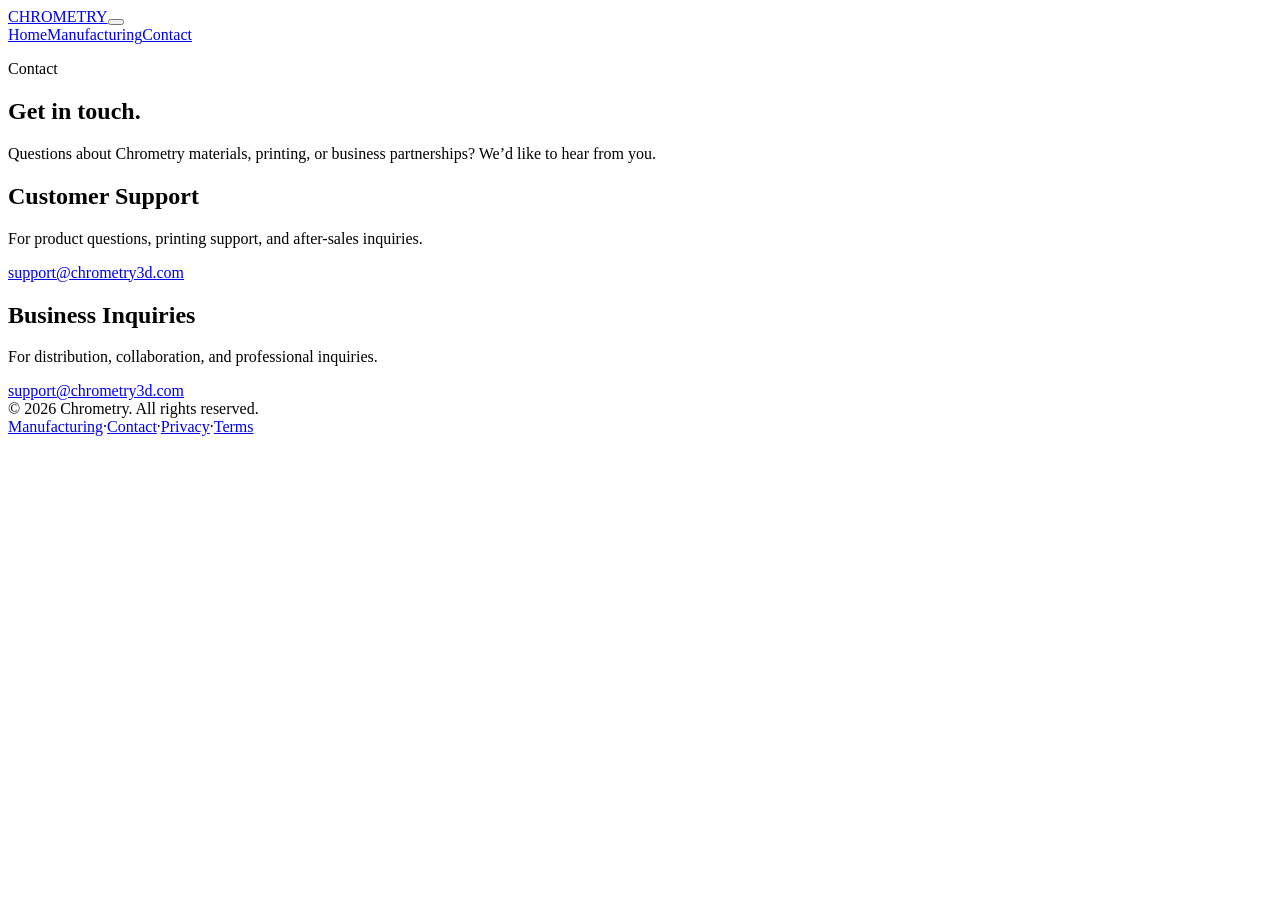
==== contact.html @ 3a9e91d4 "Add Chrometry website pages" ====
<!doctype html>
<html lang="en">
<head>
  <meta charset="utf-8">
  <meta name="viewport" content="width=device-width, initial-scale=1">
  <title>Contact | Chrometry</title>
  <meta name="description" content="Contact Chrometry for product questions, technical support, and business inquiries.">
  <link rel="canonical" href="https://chrometry3d.com/contact.html">
  <link rel="stylesheet" href="assets/style.css">
  <script src="assets/site.js" defer></script>
</head>
<body>
  <header class="site-header scrolled"><nav class="nav container"><a class="wordmark" href="index.html">CHROMETRY</a><button class="menu-toggle" aria-label="Menu" aria-expanded="false"><span></span><span></span></button><div class="nav-links"><a href="index.html">Home</a><a href="manufacturing.html">Manufacturing</a><a class="nav-cta" href="contact.html" aria-current="page">Contact</a></div></nav></header>

  <main class="contact-wrap">
    <section class="contact-card reveal">
      <p class="eyebrow">Contact</p>
      <h1>Get in touch.</h1>
      <p class="lead">Questions about Chrometry materials, printing, or business partnerships? We’d like to hear from you.</p>
      <div class="support-grid">
        <article><h2>Customer Support</h2><p>For product questions, printing support, and after-sales inquiries.</p><a class="email-link" href="mailto:support@chrometry3d.com">support@chrometry3d.com</a></article>
        <article><h2>Business Inquiries</h2><p>For distribution, collaboration, and professional inquiries.</p><a class="email-link" href="mailto:support@chrometry3d.com">support@chrometry3d.com</a></article>
      </div>
    </section>
  </main>

  <footer class="site-footer"><div class="container footer-row"><span>© 2026 Chrometry. All rights reserved.</span><div class="footer-links"><a href="manufacturing.html">Manufacturing</a><span>·</span><a href="contact.html">Contact</a><span>·</span><a href="privacy.html">Privacy</a><span>·</span><a href="terms.html">Terms</a></div></div></footer>
</body>
</html>
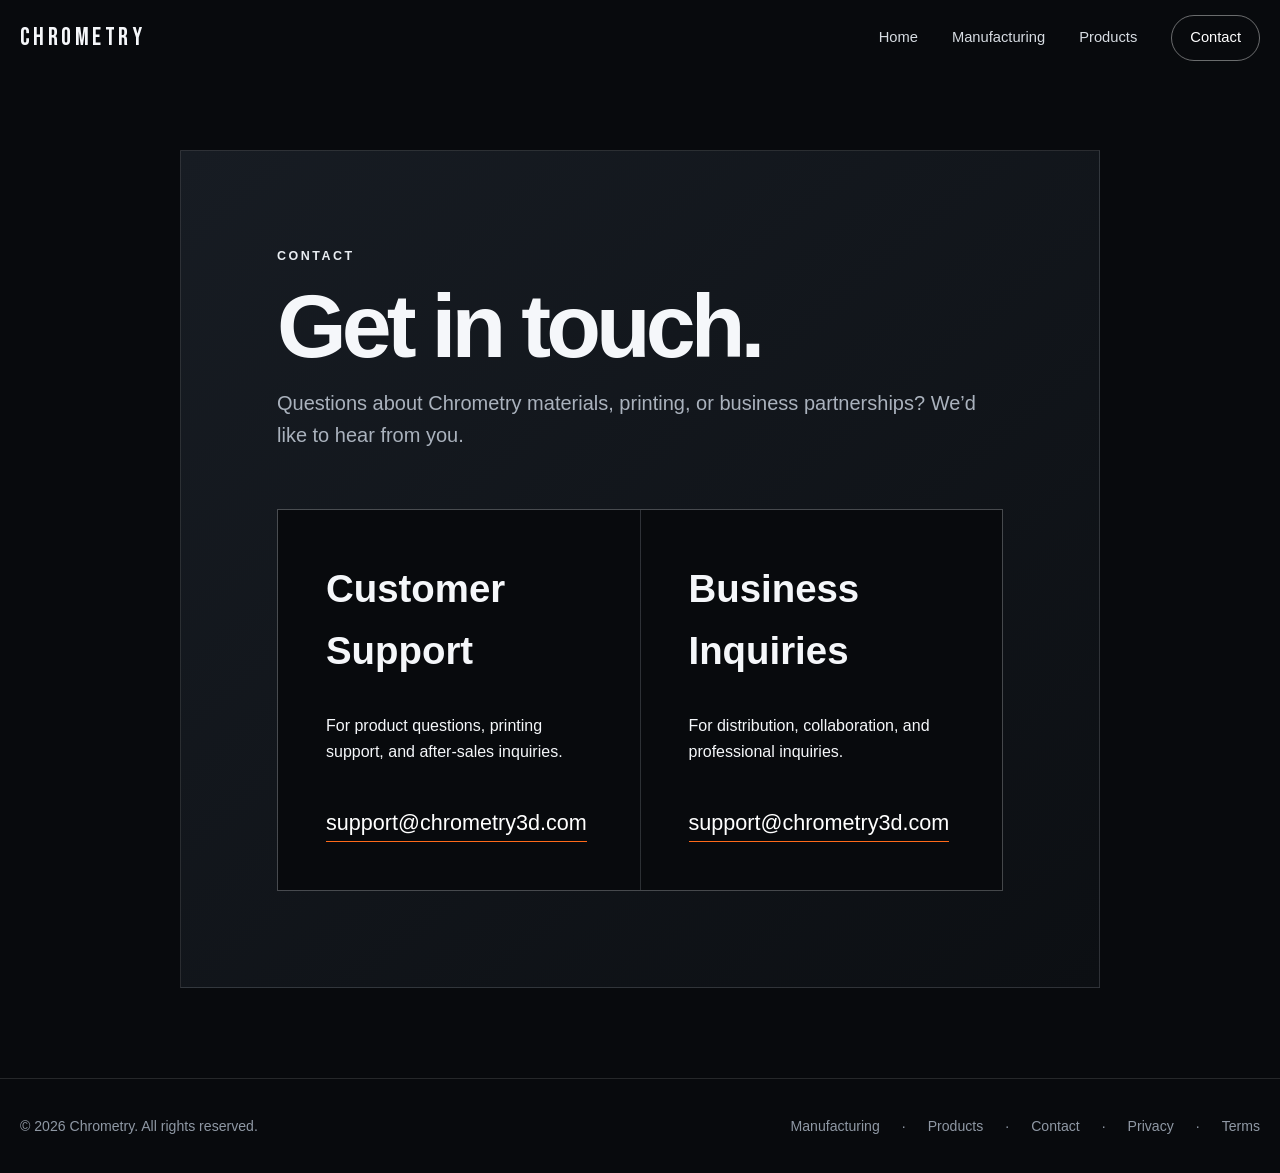
==== commit d1feb212: "Add Chrometry product page and navigation" ====
--- a/contact.html
+++ b/contact.html
@@ -10,7 +10,7 @@
   <script src="assets/site.js" defer></script>
 </head>
 <body>
-  <header class="site-header scrolled"><nav class="nav container"><a class="wordmark" href="index.html">CHROMETRY</a><button class="menu-toggle" aria-label="Menu" aria-expanded="false"><span></span><span></span></button><div class="nav-links"><a href="index.html">Home</a><a href="manufacturing.html">Manufacturing</a><a class="nav-cta" href="contact.html" aria-current="page">Contact</a></div></nav></header>
+  <header class="site-header scrolled"><nav class="nav container"><a class="wordmark" href="index.html">CHROMETRY</a><button class="menu-toggle" aria-label="Menu" aria-expanded="false"><span></span><span></span></button><div class="nav-links"><a href="index.html">Home</a><a href="manufacturing.html">Manufacturing</a><a href="products.html">Products</a><a class="nav-cta" href="contact.html" aria-current="page">Contact</a></div></nav></header>
 
   <main class="contact-wrap">
     <section class="contact-card reveal">
@@ -24,6 +24,6 @@
     </section>
   </main>
 
-  <footer class="site-footer"><div class="container footer-row"><span>© 2026 Chrometry. All rights reserved.</span><div class="footer-links"><a href="manufacturing.html">Manufacturing</a><span>·</span><a href="contact.html">Contact</a><span>·</span><a href="privacy.html">Privacy</a><span>·</span><a href="terms.html">Terms</a></div></div></footer>
+  <footer class="site-footer"><div class="container footer-row"><span>© 2026 Chrometry. All rights reserved.</span><div class="footer-links"><a href="manufacturing.html">Manufacturing</a><span>·</span><a href="products.html">Products</a><span>·</span><a href="contact.html">Contact</a><span>·</span><a href="privacy.html">Privacy</a><span>·</span><a href="terms.html">Terms</a></div></div></footer>
 </body>
 </html>
--- a/assets/style.css
+++ b/assets/style.css
@@ -0,0 +1,185 @@
+@font-face {
+  font-family: "Bebas Neue";
+  src: url("bebas-neue.woff2") format("woff2");
+  font-style: normal;
+  font-weight: 400;
+  font-display: swap;
+}
+
+:root {
+  --bg: #080a0d;
+  --surface: #10141a;
+  --surface-2: #171c23;
+  --text: #f5f7fa;
+  --muted: #aab2bd;
+  --line: rgba(255, 255, 255, 0.12);
+  --accent: #ff6a1a;
+  --max: 1240px;
+}
+
+* { box-sizing: border-box; }
+html { scroll-behavior: smooth; }
+body {
+  margin: 0;
+  color: var(--text);
+  background: var(--bg);
+  font-family: Inter, ui-sans-serif, -apple-system, BlinkMacSystemFont, "Segoe UI", sans-serif;
+  line-height: 1.6;
+  -webkit-font-smoothing: antialiased;
+}
+img { display: block; max-width: 100%; }
+a { color: inherit; text-decoration: none; }
+button { font: inherit; }
+
+.container { width: min(calc(100% - 40px), var(--max)); margin-inline: auto; }
+.site-header {
+  position: fixed;
+  inset: 0 0 auto;
+  z-index: 50;
+  border-bottom: 1px solid transparent;
+  transition: background .25s ease, border-color .25s ease;
+}
+.site-header.scrolled { background: rgba(8, 10, 13, .9); border-color: var(--line); backdrop-filter: blur(18px); }
+.nav { height: 76px; display: flex; align-items: center; justify-content: space-between; }
+.wordmark { font-family: "Bebas Neue", "Arial Narrow", sans-serif; font-weight: 400; letter-spacing: .14em; font-size: 1.55rem; line-height: 1; }
+.brand-display { font-family: "Bebas Neue", "Arial Narrow", sans-serif; font-weight: 400; letter-spacing: .025em; }
+.nav-links { display: flex; align-items: center; gap: 34px; }
+.nav-links a { color: #d7dce2; font-size: .92rem; transition: color .2s; }
+.nav-links a:hover, .nav-links a[aria-current="page"] { color: #fff; }
+.nav-cta { padding: 10px 18px; border: 1px solid rgba(255,255,255,.4); border-radius: 999px; }
+.menu-toggle { display: none; width: 42px; height: 42px; border: 0; background: transparent; color: #fff; }
+.menu-toggle span { display: block; width: 24px; height: 1px; background: currentColor; margin: 6px auto; }
+
+.hero {
+  min-height: 100svh;
+  position: relative;
+  display: grid;
+  align-items: end;
+  overflow: hidden;
+  isolation: isolate;
+}
+.hero-media { position: absolute; inset: 0; z-index: -2; width: 100%; height: 100%; object-fit: cover; }
+.hero::after { content: ""; position: absolute; inset: 0; z-index: -1; background: linear-gradient(180deg, rgba(0,0,0,.2), rgba(0,0,0,.2) 38%, rgba(0,0,0,.88)); }
+.hero-content { padding: 170px 0 88px; max-width: 850px; }
+.eyebrow { margin: 0 0 18px; color: #e9edf2; font-size: .78rem; font-weight: 700; letter-spacing: .2em; text-transform: uppercase; }
+h1, h2, h3, p { margin-top: 0; }
+h1 { margin-bottom: 20px; font-size: clamp(3.2rem, 8vw, 7.4rem); line-height: .92; letter-spacing: -.055em; }
+.hero-copy { max-width: 700px; margin-bottom: 32px; color: #d7dce2; font-size: clamp(1.05rem, 2vw, 1.25rem); }
+.actions { display: flex; flex-wrap: wrap; gap: 12px; }
+.button { display: inline-flex; align-items: center; justify-content: center; min-height: 50px; padding: 0 24px; border: 1px solid transparent; border-radius: 999px; font-weight: 700; transition: transform .2s, background .2s; }
+.button:hover { transform: translateY(-2px); }
+.button-primary { background: #fff; color: #090b0e; }
+.button-secondary { border-color: rgba(255,255,255,.45); background: rgba(0,0,0,.18); }
+
+.section { padding: clamp(76px, 10vw, 150px) 0; }
+.section-head { max-width: 760px; margin-bottom: 56px; }
+.section h2 { margin-bottom: 20px; font-size: clamp(2.2rem, 5vw, 4.7rem); line-height: 1.02; letter-spacing: -.045em; }
+.section h3 { margin-bottom: 12px; font-size: clamp(1.35rem, 2vw, 2rem); line-height: 1.2; }
+.lead { color: var(--muted); font-size: clamp(1.05rem, 1.6vw, 1.25rem); }
+.dark-panel { background: var(--surface); }
+.split { display: grid; grid-template-columns: minmax(0, 1.2fr) minmax(300px, .8fr); gap: clamp(34px, 6vw, 90px); align-items: center; }
+.split.reverse { grid-template-columns: minmax(300px, .8fr) minmax(0, 1.2fr); }
+.split.reverse .split-media { order: 2; }
+.split-media { overflow: hidden; border-radius: 4px; background: #111; }
+.split-media img { width: 100%; aspect-ratio: 16 / 10; object-fit: cover; }
+.square-media img { aspect-ratio: 1; }
+.split-copy p { color: var(--muted); }
+.text-link { display: inline-flex; gap: 8px; margin-top: 12px; font-weight: 700; border-bottom: 1px solid rgba(255,255,255,.35); }
+
+.feature-grid { display: grid; grid-template-columns: repeat(3, 1fr); gap: 1px; background: var(--line); border: 1px solid var(--line); }
+.feature { min-height: 250px; padding: 34px; background: var(--bg); }
+.feature span { display: block; margin-bottom: 72px; color: var(--accent); font-size: .78rem; letter-spacing: .18em; }
+.feature p { color: var(--muted); margin-bottom: 0; }
+
+.page-hero { min-height: 72svh; }
+.page-hero h1 { font-size: clamp(3.2rem, 7vw, 6.8rem); }
+.manufacturing-story { display: grid; gap: clamp(80px, 12vw, 170px); }
+.wide-image { position: relative; overflow: hidden; background: #111; }
+.wide-image img {
+  width: 100%;
+  height: min(72vw, 760px);
+  object-fit: cover;
+  filter: blur(1.5px) brightness(.9);
+  transform: scale(1.015);
+}
+.wide-image::after {
+  content: "";
+  position: absolute;
+  inset: 0;
+  background: rgba(0, 0, 0, .1);
+  pointer-events: none;
+}
+.wide-caption { position: absolute; inset: auto 0 0; padding: 80px clamp(22px, 5vw, 70px) 34px; background: linear-gradient(transparent, rgba(0,0,0,.85)); }
+.wide-caption { z-index: 1; }
+.wide-caption p { max-width: 650px; margin: 0; color: #d1d6dc; }
+.wide-caption p + p { margin-top: 10px; }
+
+.quality-list { display: grid; grid-template-columns: repeat(5, 1fr); gap: 1px; border: 1px solid var(--line); background: var(--line); }
+.quality-list span { display: grid; min-height: 150px; place-items: center; padding: 24px; background: var(--bg); text-align: center; font-weight: 700; }
+.quality-note { max-width: 800px; margin: 36px 0 0; }
+.capacity-section { background: #0c0f13; }
+.capacity-grid { display: grid; grid-template-columns: repeat(4, 1fr); border-top: 1px solid var(--line); border-bottom: 1px solid var(--line); }
+.capacity-item { display: flex; flex-direction: column; gap: 8px; min-height: 170px; padding: 34px 24px; }
+.capacity-item + .capacity-item { border-left: 1px solid var(--line); }
+.capacity-item strong { font-size: clamp(2.2rem, 4vw, 4rem); line-height: 1; letter-spacing: -.045em; }
+.capacity-item span { color: var(--muted); font-size: .95rem; }
+.final-cta { text-align: center; background: linear-gradient(135deg, #151a21, #090b0e); }
+.final-cta .container { max-width: 850px; }
+.support-grid { display: grid; grid-template-columns: 1fr 1fr; gap: 1px; margin-top: 58px; border: 1px solid var(--line); background: var(--line); }
+.support-grid article { padding: clamp(28px, 5vw, 48px); background: var(--bg); }
+.support-grid h2 { font-size: clamp(1.7rem, 3vw, 2.5rem); }
+.support-grid .email-link { font-size: clamp(1rem, 2vw, 1.35rem); }
+.legal-page { padding-top: 150px; padding-bottom: 100px; }
+.legal-content { max-width: 820px; margin-inline: auto; }
+.legal-content h1 { font-size: 1.6rem; line-height: 1.3; letter-spacing: -.02em; }
+.legal-date { color: var(--muted); }
+.legal-content section { padding-top: 32px; margin-top: 32px; border-top: 1px solid var(--line); }
+.legal-content h2 { margin-bottom: 16px; font-size: 1.2rem; line-height: 1.4; letter-spacing: 0; }
+.legal-content p, .legal-content li { color: #cbd1d8; }
+.legal-content ul { padding-left: 25px; margin: 0 0 24px; }
+.legal-content li { margin-bottom: 8px; }
+.legal-content a { color: #fff; border-bottom: 1px solid var(--accent); }
+
+.contact-wrap { min-height: calc(100svh - 80px); display: grid; place-items: center; padding: 150px 0 90px; }
+.contact-card { width: 100%; max-width: 920px; padding: clamp(34px, 8vw, 96px); border: 1px solid var(--line); background: linear-gradient(140deg, #171c23, #0c0f13); }
+.contact-card h1 { font-size: clamp(3rem, 7vw, 6rem); }
+.email-link { display: inline-block; margin-top: 26px; color: #fff; font-size: clamp(1.1rem, 3vw, 2rem); border-bottom: 1px solid var(--accent); overflow-wrap: anywhere; }
+
+.site-footer { border-top: 1px solid var(--line); padding: 36px 0; color: #8f98a4; font-size: .88rem; }
+.footer-row { display: flex; align-items: center; justify-content: space-between; gap: 24px; }
+.footer-links { display: flex; gap: 22px; }
+
+.reveal { opacity: 0; transform: translateY(24px); transition: opacity .7s ease, transform .7s ease; }
+.reveal.visible { opacity: 1; transform: none; }
+
+@media (max-width: 820px) {
+  .container { width: min(calc(100% - 28px), var(--max)); }
+  .nav { height: 68px; }
+  .menu-toggle { display: block; }
+  .nav-links { position: fixed; inset: 68px 0 auto; display: grid; gap: 0; padding: 12px 20px 24px; background: rgba(8,10,13,.98); border-bottom: 1px solid var(--line); transform: translateY(-130%); transition: transform .25s ease; }
+  .nav-links.open { transform: translateY(0); }
+  .nav-links a { padding: 14px 0; }
+  .nav-cta { border: 0; border-radius: 0; }
+  .hero-content { padding-bottom: 54px; }
+  .hero-media { object-position: center; }
+  .split, .split.reverse { grid-template-columns: 1fr; }
+  .split.reverse .split-media { order: 0; }
+  .feature-grid { grid-template-columns: 1fr; }
+  .feature { min-height: auto; }
+  .feature span { margin-bottom: 34px; }
+  .quality-list { grid-template-columns: 1fr; }
+  .quality-list span { min-height: 84px; }
+  .capacity-grid { grid-template-columns: repeat(2, 1fr); }
+  .capacity-item { min-height: 138px; padding: 26px 18px; }
+  .capacity-item:nth-child(3) { border-left: 0; }
+  .capacity-item:nth-child(n+3) { border-top: 1px solid var(--line); }
+  .support-grid { grid-template-columns: 1fr; }
+  .wide-image img { height: 66vw; min-height: 300px; filter: blur(1px) brightness(.9); }
+  .footer-row { align-items: flex-start; flex-direction: column; }
+}
+
+@media (prefers-reduced-motion: reduce) {
+  html { scroll-behavior: auto; }
+  *, *::before, *::after { animation-duration: .01ms !important; transition-duration: .01ms !important; }
+  .reveal { opacity: 1; transform: none; }
+}
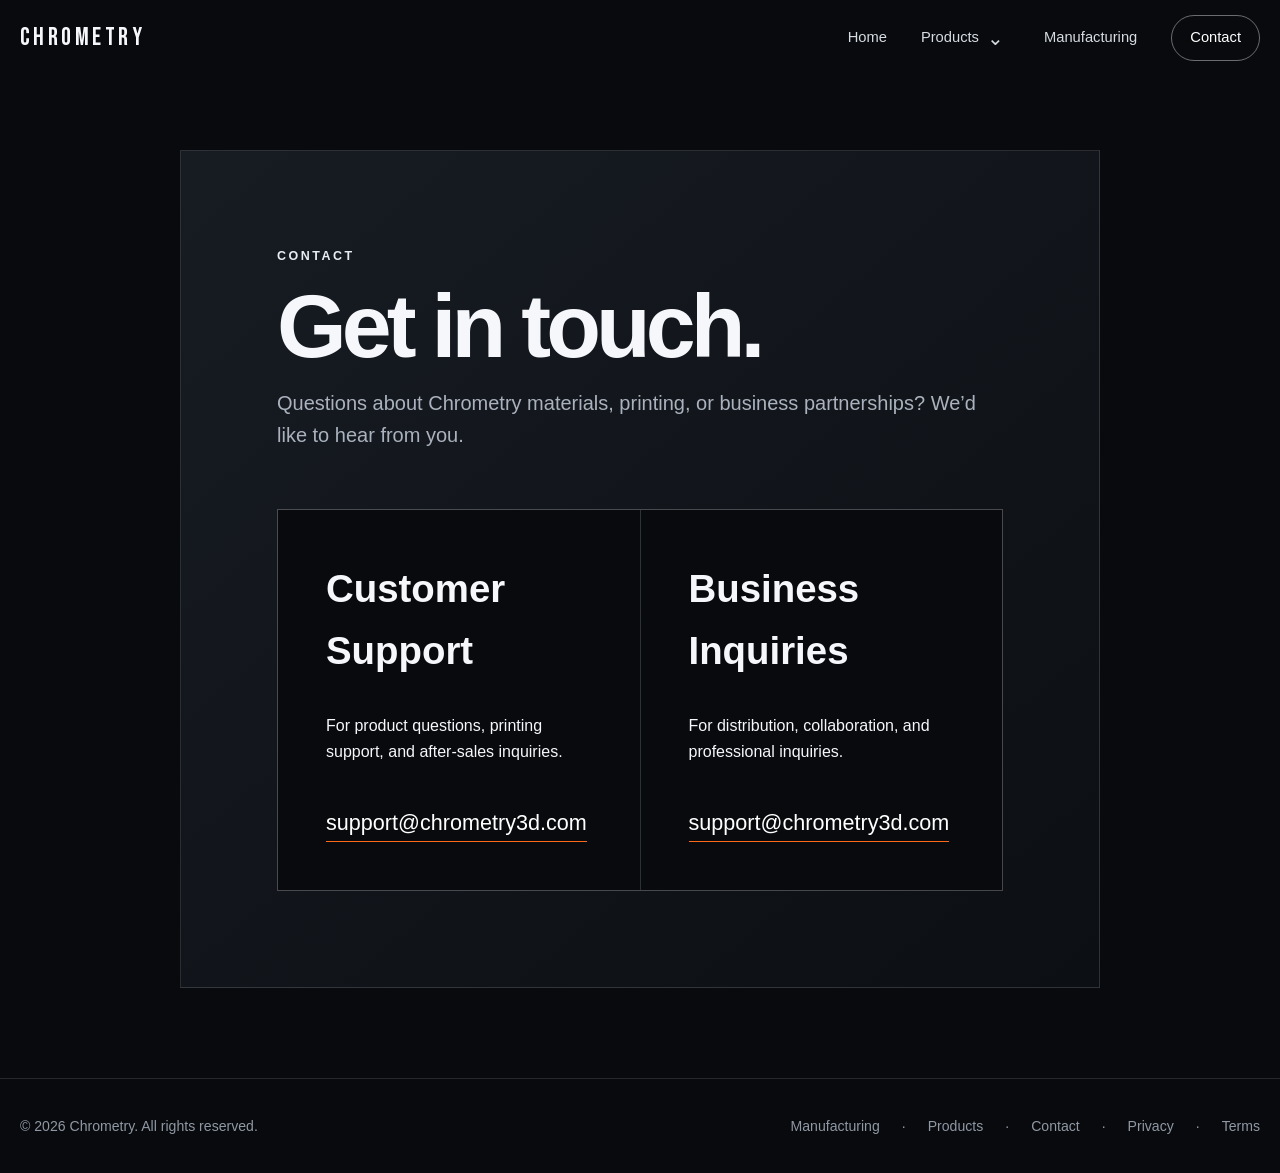
==== commit a25512be: "Prioritize products in homepage and navigation" ====
--- a/contact.html
+++ b/contact.html
@@ -10,7 +10,7 @@
   <script src="assets/site.js" defer></script>
 </head>
 <body>
-  <header class="site-header scrolled"><nav class="nav container"><a class="wordmark" href="index.html">CHROMETRY</a><button class="menu-toggle" aria-label="Menu" aria-expanded="false"><span></span><span></span></button><div class="nav-links"><a href="index.html">Home</a><a href="manufacturing.html">Manufacturing</a><a href="products.html">Products</a><a class="nav-cta" href="contact.html" aria-current="page">Contact</a></div></nav></header>
+  <header class="site-header scrolled"><nav class="nav container"><a class="wordmark" href="index.html">CHROMETRY</a><button class="menu-toggle" aria-label="Menu" aria-expanded="false"><span></span><span></span></button><div class="nav-links"><a href="index.html">Home</a><a href="products.html">Products</a><a href="manufacturing.html">Manufacturing</a><a class="nav-cta" href="contact.html" aria-current="page">Contact</a></div></nav></header>
 
   <main class="contact-wrap">
     <section class="contact-card reveal">
--- a/assets/style.css
+++ b/assets/style.css
@@ -46,6 +46,15 @@
 .nav-links { display: flex; align-items: center; gap: 34px; }
 .nav-links a { color: #d7dce2; font-size: .92rem; transition: color .2s; }
 .nav-links a:hover, .nav-links a[aria-current="page"] { color: #fff; }
+.nav-dropdown { position: relative; }
+.nav-dropdown-heading { display: flex; align-items: center; gap: 3px; }
+.nav-submenu-toggle { display: inline-grid; place-items: center; width: 28px; height: 28px; padding: 0; border: 0; background: transparent; color: #d7dce2; cursor: pointer; }
+.nav-submenu-toggle span { display: block; font-size: 1.25rem; line-height: 1; transition: transform .2s; }
+.nav-dropdown.open .nav-submenu-toggle span { transform: rotate(180deg); }
+.nav-submenu { display: none; position: absolute; top: calc(100% + 18px); left: -18px; width: 250px; padding: 8px; border: 1px solid var(--line); border-radius: 4px; background: #10141a; box-shadow: 0 18px 40px rgba(0,0,0,.35); }
+.nav-dropdown.open .nav-submenu { display: grid; }
+.nav-submenu a { padding: 10px 12px; border-radius: 2px; white-space: nowrap; }
+.nav-submenu a:hover, .nav-submenu a[aria-current="page"] { background: var(--surface-2); }
 .nav-cta { padding: 10px 18px; border: 1px solid rgba(255,255,255,.4); border-radius: 999px; }
 .menu-toggle { display: none; width: 42px; height: 42px; border: 0; background: transparent; color: #fff; }
 .menu-toggle span { display: block; width: 24px; height: 1px; background: currentColor; margin: 6px auto; }
@@ -156,9 +165,13 @@
   .container { width: min(calc(100% - 28px), var(--max)); }
   .nav { height: 68px; }
   .menu-toggle { display: block; }
-  .nav-links { position: fixed; inset: 68px 0 auto; display: grid; gap: 0; padding: 12px 20px 24px; background: rgba(8,10,13,.98); border-bottom: 1px solid var(--line); transform: translateY(-130%); transition: transform .25s ease; }
+  .nav-links { position: fixed; inset: 68px 0 auto; display: grid; gap: 0; max-height: calc(100svh - 68px); overflow-y: auto; padding: 12px 20px 24px; background: rgba(8,10,13,.98); border-bottom: 1px solid var(--line); transform: translateY(-130%); transition: transform .25s ease; }
   .nav-links.open { transform: translateY(0); }
   .nav-links a { padding: 14px 0; }
+  .nav-dropdown-heading { justify-content: space-between; }
+  .nav-submenu-toggle { width: 44px; height: 44px; }
+  .nav-submenu { position: static; width: 100%; padding: 0 0 8px 14px; border: 0; background: transparent; box-shadow: none; }
+  .nav-submenu a { padding: 10px 12px; }
   .nav-cta { border: 0; border-radius: 0; }
   .hero-content { padding-bottom: 54px; }
   .hero-media { object-position: center; }
